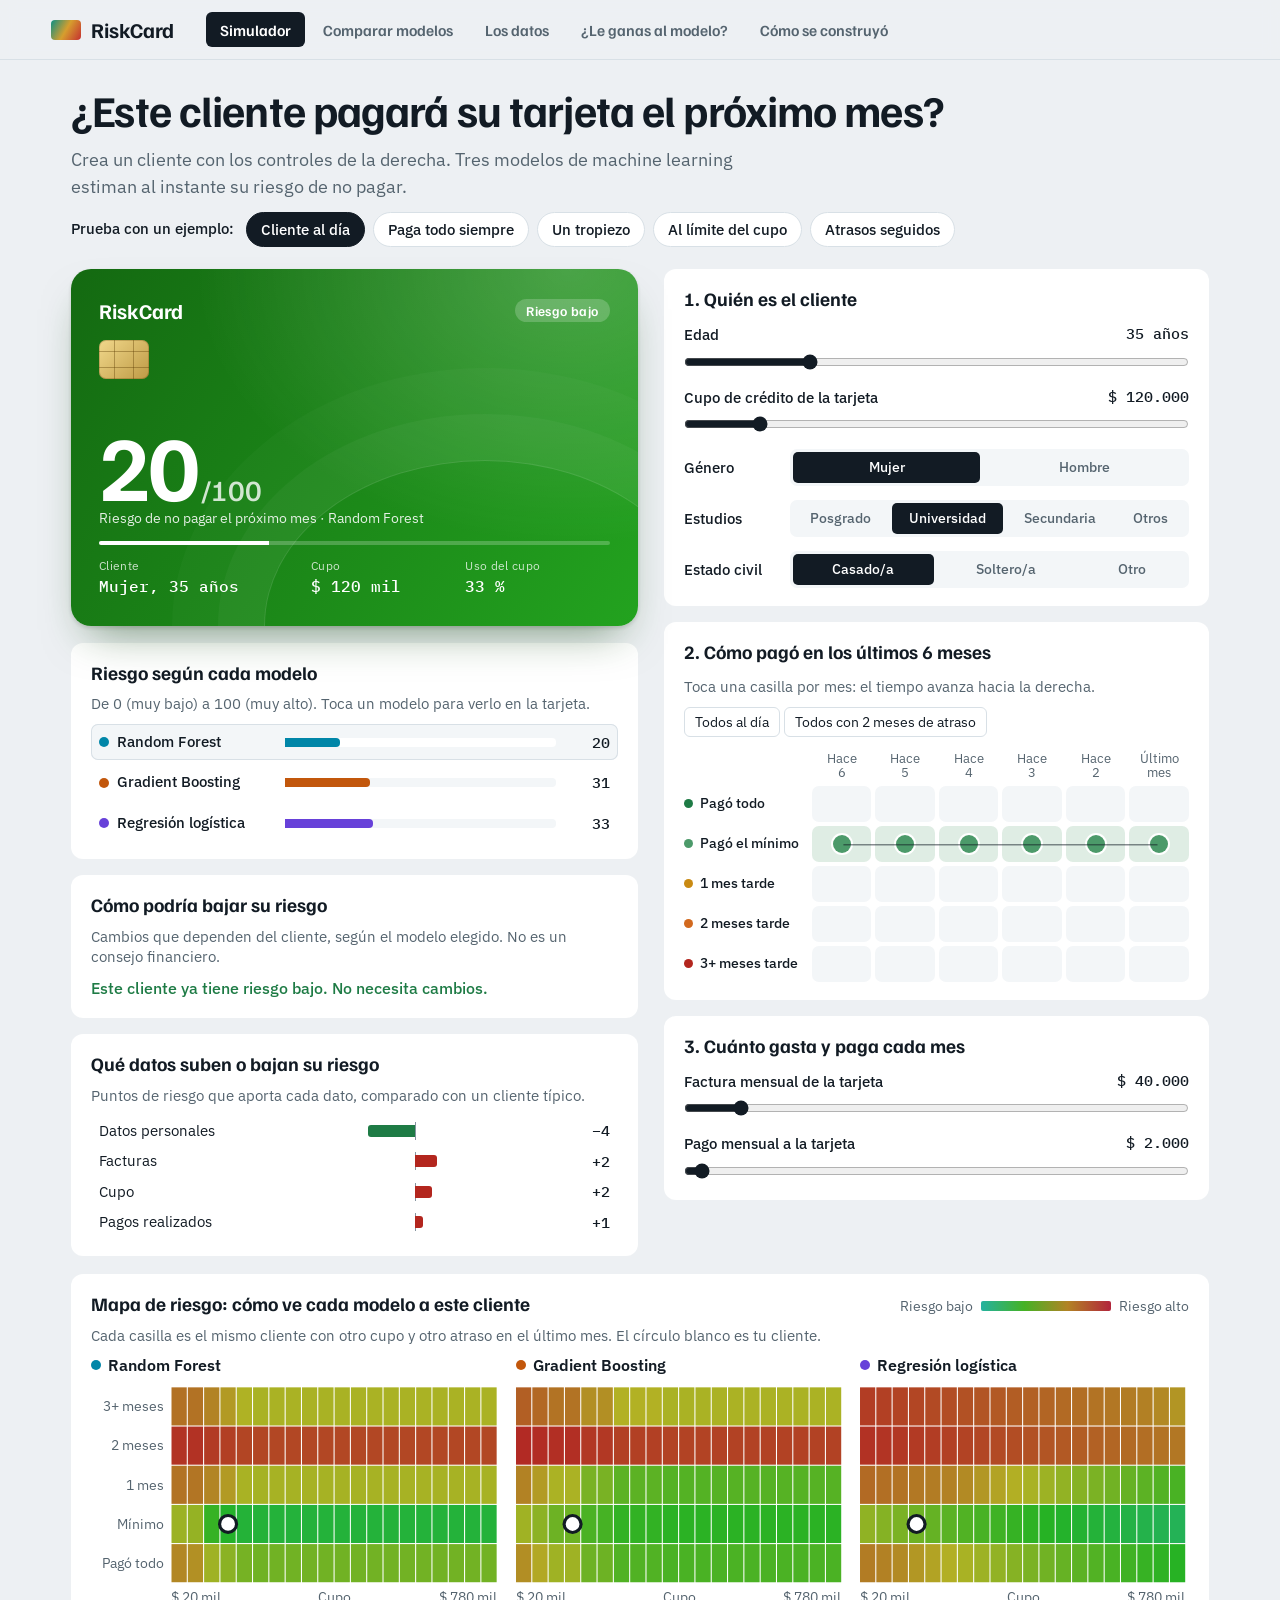
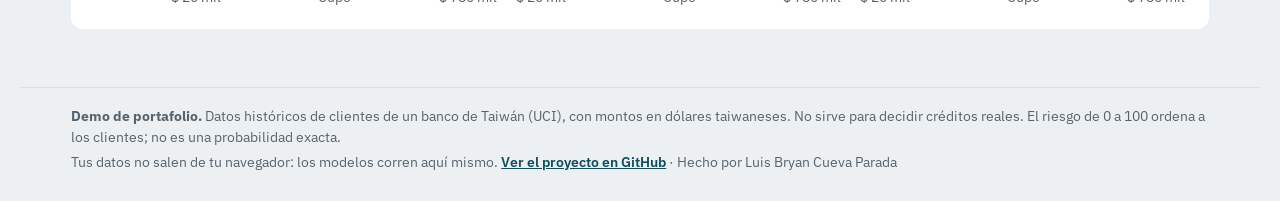
==== web/index.html @ 14acb625 "RiskCard: app web con simulador, comparación de modelos, mapa de riesgo y reto" ====
<!doctype html>
<html lang="es">
<head>
<meta charset="utf-8">
<meta name="viewport" content="width=device-width, initial-scale=1">
<title>RiskCard</title>
<meta name="description" content="Crea un cliente de tarjeta de crédito y mira cómo tres modelos de machine learning estiman su riesgo de no pagar el próximo mes.">
<link rel="preconnect" href="https://fonts.googleapis.com">
<link rel="preconnect" href="https://fonts.gstatic.com" crossorigin>
<link rel="stylesheet" href="https://fonts.googleapis.com/css2?family=Familjen+Grotesk:wght@500;600;700&family=IBM+Plex+Mono:wght@400;500&family=IBM+Plex+Sans:wght@400;500;600&display=swap">
<link rel="stylesheet" href="styles.css">
</head>
<body>
<header class="top">
  <div class="brand"><span class="mark" aria-hidden="true"></span>RiskCard</div>
  <nav class="tabs" role="tablist" aria-label="Secciones">
    <button role="tab" id="tab-simulador" aria-controls="simulador" aria-selected="true">Simulador</button>
    <button role="tab" id="tab-modelos" aria-controls="modelos" aria-selected="false">Comparar modelos</button>
    <button role="tab" id="tab-datos" aria-controls="datos" aria-selected="false">Los datos</button>
    <button role="tab" id="tab-reto" aria-controls="reto" aria-selected="false">¿Le ganas al modelo?</button>
    <button role="tab" id="tab-proyecto" aria-controls="proyecto" aria-selected="false">Cómo se construyó</button>
  </nav>
</header>

<main>
  <section id="simulador" class="view" role="tabpanel" aria-labelledby="tab-simulador">
    <div class="intro">
      <h1>¿Este cliente pagará su tarjeta el próximo mes?</h1>
      <p class="lede">Crea un cliente con los controles de la derecha. Tres modelos de machine learning estiman al instante su riesgo de no pagar.</p>
      <div class="preset-row"><span>Prueba con un ejemplo:</span><div class="presets" id="presets" aria-label="Clientes de ejemplo"></div></div>
    </div>
    <div class="sim">
      <div class="result">
        <div class="stage" id="stage">
          <article class="card" id="card" aria-live="polite">
            <div class="card-top"><span class="card-brand">RiskCard</span><span class="card-band" id="cardBand">-</span></div>
            <div class="chip" aria-hidden="true"></div>
            <div class="card-score"><span id="cardScore">--</span><small>/100</small></div>
            <div class="card-label">Riesgo de no pagar el próximo mes · <span id="cardModel">Random Forest</span></div>
            <div class="card-use"><span id="cardUseBar"></span></div>
            <div class="card-foot">
              <div><small>Cliente</small><b id="cardHolder">-</b></div>
              <div><small>Cupo</small><b id="cardLimit">-</b></div>
              <div><small>Uso del cupo</small><b id="cardUse">-</b></div>
            </div>
          </article>
        </div>
        <div class="block">
          <h2>Riesgo según cada modelo</h2>
          <p class="hint">De 0 (muy bajo) a 100 (muy alto). Toca un modelo para verlo en la tarjeta.</p>
          <div id="modelRows" class="model-rows"></div>
        </div>
        <div class="block">
          <h2>Cómo podría bajar su riesgo</h2>
          <p class="hint">Cambios que dependen del cliente, según el modelo elegido. No es un consejo financiero.</p>
          <div id="plan"></div>
        </div>
        <div class="block">
          <h2>Qué datos suben o bajan su riesgo</h2>
          <p class="hint">Puntos de riesgo que aporta cada dato, comparado con un cliente típico.</p>
          <div id="reasons"></div>
        </div>
      </div>

      <form class="controls" id="controls" onsubmit="return false">
        <fieldset>
          <legend>1. Quién es el cliente</legend>
          <label class="range"><span>Edad <output id="ageOut"></output></span><input type="range" id="age" min="21" max="79" step="1"></label>
          <label class="range"><span>Cupo de crédito de la tarjeta <output id="limitOut"></output></span><input type="range" id="limit" min="10000" max="800000" step="10000"></label>
          <div class="seg-row"><span>Género</span><div class="seg" id="gender"></div></div>
          <div class="seg-row"><span>Estudios</span><div class="seg" id="education"></div></div>
          <div class="seg-row"><span>Estado civil</span><div class="seg" id="marital"></div></div>
        </fieldset>
        <fieldset>
          <legend>2. Cómo pagó en los últimos 6 meses</legend>
          <div class="cal-tools">
            <p class="hint">Toca una casilla por mes: el tiempo avanza hacia la derecha.</p>
            <div>
              <button type="button" class="ghost" id="allGood">Todos al día</button>
              <button type="button" class="ghost" id="allLate">Todos con 2 meses de atraso</button>
            </div>
          </div>
          <div class="calendar" id="calendar"></div>
        </fieldset>
        <fieldset>
          <legend>3. Cuánto gasta y paga cada mes</legend>
          <label class="range"><span>Factura mensual de la tarjeta <output id="billOut"></output></span><input type="range" id="bill" min="0" max="400000" step="1000"></label>
          <label class="range"><span>Pago mensual a la tarjeta <output id="paidOut"></output></span><input type="range" id="paid" min="0" max="100000" step="500"></label>
        </fieldset>
      </form>
    </div>
    <div class="block wide map-block">
      <div class="head-row"><h2>Mapa de riesgo: cómo ve cada modelo a este cliente</h2><div class="scale"><span>Riesgo bajo</span><i></i><span>Riesgo alto</span></div></div>
      <p class="hint">Cada casilla es el mismo cliente con otro cupo y otro atraso en el último mes. El círculo blanco es tu cliente.</p>
      <div id="maps" class="maps"></div>
    </div>
  </section>

  <section id="modelos" class="view" role="tabpanel" aria-labelledby="tab-modelos" hidden>
    <div class="intro"><h1>¿Qué modelo predice mejor quién no pagará?</h1><p class="lede">Random Forest, Gradient Boosting y Regresión logística aprendieron de los mismos 18.000 clientes. Aquí se ponen a prueba con otros 6.000 que nunca vieron.</p></div>
    <div class="block wide">
      <div class="head-row"><h2>El cliente que creaste, según cada modelo</h2><p id="agreement" class="hint"></p></div>
      <div id="opinions" class="opinions"></div>
    </div>
    <div class="grid2">
      <div class="block"><h2>¿Qué modelo distingue mejor a quienes no pagan?</h2><p class="hint">ROC-AUC va de 0,5 (adivinar, la diagonal) a 1 (perfecto). Cuanto más arriba va la curva, mejor.</p><div id="roc"></div></div>
      <div class="block">
        <h2>¿Cuándo debería el banco poner a un cliente en alerta?</h2>
        <p class="hint">Elige desde qué nivel de riesgo se alerta. Si lo bajas, se detectan más morosos, pero también se alerta a más clientes que sí pagan.</p>
        <label class="range"><span>Poner en alerta con riesgo de <output id="cutOut"></output></span><input type="range" id="cut" min="5" max="95" step="1" value="50"></label>
        <p id="cutSummary" class="cut-summary"></p>
        <div id="cutRows"></div>
      </div>
    </div>
    <div class="block wide"><h2>¿Qué datos usa más cada modelo?</h2><p class="hint">Barra más larga: el modelo empeora más si esos datos se desordenan al azar.</p><div id="importance"></div></div>
  </section>

  <section id="reto" class="view" role="tabpanel" aria-labelledby="tab-reto" hidden>
    <div class="intro"><h1>¿Predices mejor que el modelo?</h1><p class="lede">Son 10 clientes reales que el modelo nunca vio: 5 pagaron y 5 no. Mira sus datos y decide. Al final se comparan los aciertos.</p></div>
    <div id="challenge" class="challenge"></div>
  </section>

  <section id="proyecto" class="view" role="tabpanel" aria-labelledby="tab-proyecto" hidden>
    <div class="intro"><h1>De un modelo a un sistema, y de un sistema a esta app.</h1><p class="lede">RiskCard es la cara visible de un proyecto de MLOps completo: el modelo se registró, se desplegó, se vigiló y se llevó a la web.</p></div>
    <div class="kpis">
      <div class="kpi"><b>8</b><span>experimentos comparados en MLflow</span></div>
      <div class="kpi"><b>3</b><span>réplicas en Kubernetes</span></div>
      <div class="kpi"><b>157 / 0</b><span>peticiones correctas / fallidas al borrar un pod</span></div>
      <div class="kpi"><b>6.000</b><span>predicciones verificadas en esta web</span></div>
    </div>
    <div class="block wide">
      <h2>El camino del modelo</h2>
      <ol class="journey">
        <li><b>Datos</b><span>Separación 60/20/20 reproducible, con huellas SHA-256 para auditar cada archivo.</span><code>prepare_data.py</code></li>
        <li><b>Experimentos</b><span>3 familias de modelos en MLflow, comparadas por ROC-AUC.</span><code>train.py</code></li>
        <li><b>Registro</b><span>Versiones y alias: la API pide <code>@champion</code>, nunca un archivo.</span><code>register.py</code></li>
        <li><b>Servicio</b><span>API con FastAPI en Docker. Cada respuesta dice qué modelo y qué pod respondieron.</span><code>Dockerfile</code></li>
        <li><b>Kubernetes</b><span>3 réplicas, balanceo, escalado y recuperación automática.</span><code>k8s/</code></li>
        <li><b>Monitoreo</b><span>Alarmas de data drift y concept drift, con reentrenamiento challenger.</span><code>src/drift/</code></li>
        <li class="now"><b>RiskCard</b><span>Los modelos se exportaron a JSON y corren aquí, sin servidor.</span><code>web/</code></li>
      </ol>
    </div>
    <div class="grid2">
      <div class="block"><h2>Model Registry en Kubernetes</h2><img class="shot" src="img/registry.png" alt="Versiones del modelo en MLflow con los alias champion y challenger" loading="lazy"><p class="hint">Captura real del sistema, desplegado en un clúster local.</p></div>
      <div class="block"><h2>La alarma que detectó la caída</h2><img class="shot" src="img/concept_drift.png" alt="ROC-AUC por lote: cae desde el lote 6 y la alarma salta en el lote 9" loading="lazy"><p class="hint">En una simulación, el modelo empeora desde el lote 6 y la alarma salta en el 9.</p></div>
    </div>
  </section>

  <section id="datos" class="view" role="tabpanel" aria-labelledby="tab-datos" hidden>
    <div class="intro"><h1>Lo que cuentan 30.000 clientes reales.</h1><p class="lede">De estos datos aprendieron los modelos. Impago significa no pagar el mes siguiente, y el historial de pagos lo anticipa mucho mejor que la edad.</p></div>
    <div class="kpis" id="kpis"></div>
    <div class="grid2" id="charts"></div>
  </section>
</main>

<footer>
  <p><b>Demo de portafolio.</b> Datos históricos de clientes de un banco de Taiwán (UCI), con montos en dólares taiwaneses. No sirve para decidir créditos reales. El riesgo de 0 a 100 ordena a los clientes; no es una probabilidad exacta.</p>
  <p>Tus datos no salen de tu navegador: los modelos corren aquí mismo. <a href="https://github.com/ajax708/MLOps" target="_blank" rel="noopener">Ver el proyecto en GitHub</a> · Hecho por Luis Bryan Cueva Parada</p>
</footer>
<script type="module" src="app.js"></script>
</body>
</html>
---- web/styles.css ----
/* Concepto: la tarjeta es el instrumento de lectura; todo lo demás es la mesa de trabajo alrededor de ella. */
:root {
  --bg:#EDF0F3; --panel:#FFFFFF; --ink:#121B24; --soft:#55646F; --faint:#8695A0; --line:#D8E0E6; --mist:#F3F6F8;
  --accent:#0F4C5C; --m1:#0086A8; --m2:#C2570C; --m3:#6741D9;
  --good:#1E7B45; --warn:#A86500; --bad:#B3261E;
  --display:"Familjen Grotesk","Segoe UI",system-ui,sans-serif;
  --body:"IBM Plex Sans","Segoe UI",system-ui,sans-serif;
  --mono:"IBM Plex Mono",Consolas,monospace;
  --hue:172;
}
* { box-sizing:border-box; margin:0; }
html { color-scheme:light; }
body { background:var(--bg); color:var(--ink); font:400 16px/1.5 var(--body); min-height:100vh; }
[hidden] { display:none !important; }
button, select, input { font:inherit; color:inherit; }
a { color:var(--accent); font-weight:600; }
:focus-visible { outline:2px solid var(--m1); outline-offset:2px; }

.top { min-width:0; max-width:100%; position:sticky; top:0; z-index:5; display:flex; align-items:center; gap:32px; padding:12px max(16px,4vw); background:rgba(237,240,243,.92); backdrop-filter:blur(8px); border-bottom:1px solid var(--line); }
.brand { display:flex; align-items:center; gap:10px; font:700 21px var(--display); letter-spacing:-.01em; }
.mark { width:30px; height:20px; border-radius:4px; background:linear-gradient(120deg,#0E8F83,#D69E2E,#C53030); }
.tabs { display:flex; gap:4px; overflow-x:auto; max-width:100%; min-width:0; }
.tabs button { background:none; border:0; padding:8px 14px; border-radius:6px; font:600 15.5px var(--display); color:var(--soft); cursor:pointer; white-space:nowrap; }
.tabs button:hover { color:var(--ink); }
.tabs button[aria-selected="true"] { background:var(--ink); color:#fff; }

main { max-width:1240px; margin:0 auto; padding:26px max(16px,4vw) 40px; }
.intro { display:flex; flex-direction:column; gap:12px; margin-bottom:22px; }
h1 { font:700 clamp(30px,4vw,44px)/1.08 var(--display); letter-spacing:-.02em; text-wrap:balance; max-width:900px; }
.lede { font-size:18px; color:var(--soft); max-width:680px; }
h2 { font:700 19px/1.25 var(--display); }
.hint { font-size:14.5px; color:var(--soft); line-height:1.35; }
.preset-row { display:flex; flex-wrap:wrap; align-items:center; gap:8px 12px; font-size:15px; font-weight:500; }
.presets { display:flex; flex-wrap:wrap; gap:8px; }
.presets button { background:var(--panel); border:1px solid var(--line); border-radius:999px; padding:6px 14px; font-size:14.5px; font-weight:500; cursor:pointer; }
.presets button:hover { border-color:var(--ink); }
.presets button.on { background:var(--ink); border-color:var(--ink); color:#fff; }

.sim { display:grid; grid-template-columns:minmax(0,1.04fr) minmax(0,1fr); gap:26px; align-items:start; }
.result { display:flex; flex-direction:column; gap:16px; min-width:0; }
.block { background:var(--panel); border-radius:12px; padding:18px 20px; display:flex; flex-direction:column; gap:10px; min-width:0; }
.block.wide { margin-bottom:18px; }
.head-row { display:flex; justify-content:space-between; align-items:baseline; gap:16px; flex-wrap:wrap; }
.grid2 { display:grid; grid-template-columns:repeat(2,minmax(0,1fr)); gap:18px; margin-bottom:18px; }

/* Tarjeta */
.stage { perspective:1100px; }
.card { --c1:hsl(var(--hue) 72% 24%); --c2:hsl(var(--hue) 68% 38%); position:relative; aspect-ratio:1.586; width:100%; border-radius:20px; padding:clamp(16px,3vw,28px); color:#fff; display:flex; flex-direction:column; overflow:hidden;
  background:radial-gradient(120% 140% at 88% 0%,rgba(255,255,255,.2),transparent 55%),linear-gradient(125deg,var(--c1),var(--c2));
  box-shadow:0 22px 44px -18px hsl(var(--hue) 60% 18% / .55),0 2px 4px rgba(0,0,0,.14); transition:--c1 .3s; transform-style:preserve-3d; will-change:transform; }
.card::after { content:""; position:absolute; inset:auto -12% -46% 34%; height:92%; border-radius:50%; border:1px solid rgba(255,255,255,.14); box-shadow:0 0 0 46px rgba(255,255,255,.035),0 0 0 92px rgba(255,255,255,.025); pointer-events:none; }
.card-top { display:flex; justify-content:space-between; align-items:center; }
.card-brand { font:700 clamp(16px,2.2vw,21px) var(--display); }
.card-band { font:600 13.5px var(--display); letter-spacing:.03em; padding:3px 11px; border-radius:999px; background:rgba(255,255,255,.2); }
.chip { width:clamp(36px,5vw,50px); aspect-ratio:1.28; margin-top:clamp(8px,1.6vw,16px); border-radius:7px; background:linear-gradient(135deg,#F1D88B,#BE9A45); box-shadow:inset 0 0 0 1px rgba(90,60,0,.25); position:relative; }
.chip::before { content:""; position:absolute; inset:28% 0; border-block:1px solid rgba(90,60,0,.38); }
.chip::after { content:""; position:absolute; inset:0 30%; border-inline:1px solid rgba(90,60,0,.38); }
.card-score { margin-top:auto; font:700 clamp(56px,8.6vw,92px)/.92 var(--display); letter-spacing:-.03em; font-variant-numeric:tabular-nums; }
.card-score small { font-size:.32em; font-weight:500; opacity:.8; letter-spacing:0; margin-left:4px; }
.card-label { font-size:14px; opacity:.88; }
.card-use { height:4px; background:rgba(255,255,255,.22); border-radius:2px; margin-block:clamp(6px,1.2vw,12px); overflow:hidden; }
.card-use span { display:block; height:100%; background:#fff; width:0; }
.card-foot { display:grid; grid-template-columns:1.4fr 1fr 1fr; gap:10px; position:relative; z-index:1; }
.card-foot small { display:block; font-size:11.5px; opacity:.76; letter-spacing:.03em; }
.card-foot b { font:500 clamp(13px,1.5vw,15.5px) var(--mono); white-space:nowrap; }

/* Modelos */
.model-rows { display:flex; flex-direction:column; gap:4px; }
.model-row { display:grid; grid-template-columns:174px minmax(0,1fr) 42px; gap:12px; align-items:center; background:none; border:0; padding:7px 8px; border-radius:7px; cursor:pointer; text-align:left; }
.model-row:hover { background:var(--mist); }
.model-row[aria-pressed="true"] { background:var(--mist); box-shadow:inset 0 0 0 1px var(--line); }
.model-row .name { display:flex; align-items:center; gap:8px; font-weight:500; font-size:15px; }
.dot { width:10px; height:10px; border-radius:50%; flex:none; }
.meter { height:9px; background:var(--mist); border-radius:0 4px 4px 0; overflow:hidden; }
.model-row[aria-pressed="true"] .meter { background:#fff; }
.meter span { display:block; height:100%; border-radius:0 4px 4px 0; transition:width .18s; }
.val { font:500 15px var(--mono); text-align:right; }

.reason { display:grid; grid-template-columns:174px minmax(0,1fr) 54px; gap:12px; align-items:center; padding:4px 8px; font-size:15px; }
.reason .track { position:relative; height:12px; }
.reason .track::before { content:""; position:absolute; left:50%; top:-3px; bottom:-3px; width:1px; background:var(--faint); }
.reason .bar { position:absolute; top:0; height:100%; transition:all .18s; }
.reason .up { left:50%; background:var(--bad); border-radius:0 3px 3px 0; }
.reason .down { right:50%; background:var(--good); border-radius:3px 0 0 3px; }

/* Controles */
.controls { display:flex; flex-direction:column; gap:16px; min-width:0; }
fieldset { border:0; padding:18px 20px; background:var(--panel); border-radius:12px; display:flex; flex-direction:column; gap:14px; min-width:0; }
legend { float:left; width:100%; font:700 19px var(--display); padding:0; }
legend + * { clear:both; }
.range { display:flex; flex-direction:column; gap:4px; font-size:15px; font-weight:500; }
.range > span { display:flex; justify-content:space-between; gap:10px; }
output { font:500 15px var(--mono); }
input[type=range] { width:100%; accent-color:var(--ink); height:22px; cursor:pointer; }
.seg-row { display:grid; grid-template-columns:96px minmax(0,1fr); gap:10px; align-items:center; font-size:15px; font-weight:500; }
.seg { display:flex; flex-wrap:wrap; gap:3px; background:var(--mist); padding:3px; border-radius:7px; }
.seg button { flex:1 1 auto; background:none; border:0; border-radius:5px; padding:5px 8px; font-size:14px; cursor:pointer; color:var(--soft); }
.seg button[aria-pressed="true"] { background:var(--ink); color:#fff; }
.cal-tools { display:flex; justify-content:space-between; align-items:center; gap:10px; flex-wrap:wrap; }
.ghost { background:none; border:1px solid var(--line); border-radius:6px; padding:4px 10px; font-size:13.5px; cursor:pointer; }
.ghost:hover { border-color:var(--ink); }
.calendar { --label:124px; --rows:calc(36px * 5 + 4px * 4); position:relative; display:grid; grid-template-columns:var(--label) repeat(6,minmax(0,1fr)); gap:4px; align-items:center; }
.cal-head { font-size:12.5px; line-height:1.15; color:var(--soft); text-align:center; padding-bottom:2px; }
.cal-row { font-size:14px; font-weight:500; display:flex; align-items:center; gap:7px; white-space:nowrap; }
.cal-row::before { content:""; width:9px; height:9px; border-radius:50%; background:var(--c); flex:none; }
.cal-cell { height:36px; border:0; border-radius:7px; background:var(--mist); cursor:pointer; position:relative; z-index:2; padding:0; }
.cal-cell::after { content:""; position:absolute; inset:0; margin:auto; width:12px; height:12px; border-radius:50%; background:transparent; transition:transform .12s; }
.cal-cell:hover { background:#E3EAEF; }
.cal-cell:hover::after { background:color-mix(in srgb,var(--c) 45%,transparent); }
.cal-cell[aria-pressed="true"] { background:color-mix(in srgb,var(--c) 18%,#fff); }
.cal-cell[aria-pressed="true"]::after { background:var(--c); width:18px; height:18px; box-shadow:0 0 0 2px #fff; }
.cal-line { position:absolute; left:calc(var(--label) + 4px); right:0; bottom:0; height:var(--rows); width:calc(100% - var(--label) - 4px); pointer-events:none; z-index:3; overflow:visible; }
.cal-line polyline { fill:none; stroke:var(--ink); stroke-width:1.6px; opacity:.5; }

/* Comparar */
.opinions { display:grid; grid-template-columns:repeat(3,minmax(0,1fr)); gap:14px; }
.opinion { border-top:4px solid var(--c); padding:10px 2px 0; }
.opinion .name { font-weight:600; }
.opinion .score { font:700 56px/1.05 var(--display); letter-spacing:-.02em; font-variant-numeric:tabular-nums; }
.opinion .sub { font-size:14px; color:var(--soft); }
.cut-summary { background:var(--mist); border-radius:8px; padding:10px 12px; font-size:15px; }
.cut-row { padding:10px 0; border-top:1px solid var(--line); display:flex; flex-direction:column; gap:6px; }
.cut-row .name { display:flex; align-items:center; gap:8px; font-weight:600; font-size:15px; }
.pair { display:grid; grid-template-columns:172px minmax(0,1fr) 62px; gap:10px; align-items:center; font-size:14px; color:var(--soft); }
.pair .meter { background:var(--mist); }
.legend { display:flex; flex-wrap:wrap; gap:14px; font-size:14px; color:var(--soft); }
.legend span { display:flex; align-items:center; gap:6px; }

svg { display:block; width:100%; height:auto; }
svg text { font:13px var(--body); fill:var(--soft); }
svg .strong { fill:var(--ink); font-weight:600; paint-order:stroke; stroke:#fff; stroke-width:4px; stroke-linejoin:round; }

.kpis { display:grid; grid-template-columns:repeat(4,minmax(0,1fr)); gap:14px; margin-bottom:18px; }
.kpi { background:var(--panel); border-radius:12px; padding:16px 20px; }
.kpi b { display:block; font:700 38px/1.1 var(--display); letter-spacing:-.02em; }
.kpi span { font-size:14.5px; color:var(--soft); }

/* Plan */
.plan { list-style:none; padding:0; display:flex; flex-direction:column; gap:6px; }
.plan li { display:grid; grid-template-columns:26px minmax(0,1fr) auto; gap:10px; align-items:center; font-size:15px; }
.step-n { width:24px; height:24px; border-radius:50%; background:var(--ink); color:#fff; display:grid; place-items:center; font:600 13px var(--display); }
.plan-foot { display:flex; justify-content:space-between; align-items:center; gap:12px; flex-wrap:wrap; font-size:15px; }
.plan-ok { color:var(--good); font-weight:500; }
.apply { background:var(--ink); color:#fff; border:0; border-radius:7px; padding:8px 16px; font:600 15px var(--display); cursor:pointer; }
.apply:hover { background:var(--accent); }

/* Mapa */
.map-block { margin-top:18px; }
.maps { display:grid; grid-template-columns:1.245fr 1fr 1fr; gap:16px; }
.map { min-width:0; display:flex; flex-direction:column; gap:6px; }
.map h3 { font:600 15.5px var(--body); display:flex; align-items:center; gap:7px; }
.scale { display:flex; align-items:center; gap:8px; font-size:13.5px; color:var(--soft); }
.scale i { width:130px; height:10px; border-radius:2px; background:linear-gradient(90deg,hsl(172 66% 42%),hsl(106 66% 42%),hsl(40 66% 42%),hsl(350 66% 42%)); }

/* Reto */
.challenge { max-width:900px; }
.board { display:flex; gap:24px; font-size:16px; margin-bottom:12px; color:var(--soft); }
.board b { font:700 20px var(--display); color:var(--ink); }
.duel { display:grid; grid-template-columns:minmax(0,1.5fr) minmax(0,1fr); gap:16px; }
.ficha, .ask, .final { background:var(--panel); border-radius:12px; padding:20px; display:flex; flex-direction:column; gap:12px; min-width:0; }
.ficha dl { display:grid; grid-template-columns:repeat(3,minmax(0,1fr)); gap:10px; }
.ficha dt { font-size:13.5px; color:var(--soft); }
.ficha dd { margin:0; font:500 17px var(--mono); }
.strip { display:grid; grid-template-columns:repeat(6,minmax(0,1fr)); gap:4px; }
.strip span { border-radius:6px; padding:10px 2px; text-align:center; font-size:13px; font-weight:600; }
.ask { justify-content:center; }
.ask > p { font:600 19px/1.25 var(--display); }
.choice { border:0; border-radius:9px; padding:14px; font:700 18px var(--display); color:#fff; cursor:pointer; }
.choice.yes { background:var(--good); } .choice.no { background:var(--bad); }
.choice:hover { filter:brightness(1.12); }
.ask table { border-collapse:collapse; width:100%; font-size:15px; }
.ask td { padding:6px 4px; border-top:1px solid var(--line); }
.ask small { color:var(--soft); display:block; }
.ok { color:var(--good); font-weight:600; } .no { color:var(--bad); font-weight:600; }
.choice.no { color:#fff; }
.final { align-items:flex-start; max-width:560px; }
.final h2 { font-size:28px; }
.scores { display:flex; gap:36px; }
.scores b { display:block; font:700 64px/1 var(--display); }
.scores span { color:var(--soft); }

/* Cómo se construyó */
.journey { list-style:none; padding:0; display:grid; grid-template-columns:repeat(7,minmax(0,1fr)); gap:6px; }
.journey li { background:var(--mist); border-radius:8px; padding:12px; display:flex; flex-direction:column; gap:6px; font-size:14px; line-height:1.3; min-width:0; }
.journey b { font:700 16px var(--display); }
.journey span { color:var(--soft); flex:1; }
.journey li > code { font:500 12px var(--mono); color:var(--m1); word-break:break-all; }
.journey li.now { background:var(--ink); color:#fff; }
.journey li.now span { color:#D3DEE5; } .journey li.now > code { color:#7FD3E8; }
.shot { width:100%; display:block; border:1px solid var(--line); border-radius:6px; }

footer { border-top:1px solid var(--line); padding:18px max(16px,4vw) 28px; font-size:14px; color:var(--soft); display:flex; flex-direction:column; gap:4px; max-width:1240px; margin:0 auto; }

@media (max-width:980px) {
  .maps { grid-template-columns:minmax(0,1fr); }
  .journey { grid-template-columns:repeat(2,minmax(0,1fr)); }
  .duel { grid-template-columns:minmax(0,1fr); }
  .sim, .grid2 { grid-template-columns:minmax(0,1fr); }
  .kpis { grid-template-columns:repeat(2,minmax(0,1fr)); }
  .stage { position:sticky; top:62px; z-index:3; }
}
@media (max-width:560px) {
  .ficha dl { grid-template-columns:minmax(0,1fr); }
  .strip span { font-size:11.5px; }
  .journey { grid-template-columns:minmax(0,1fr); }
  .top { flex-direction:column; align-items:flex-start; gap:6px; }
  .stage { position:static; }
  .calendar { --label:106px; }
  .cal-row { font-size:13px; gap:5px; }
  .opinions { grid-template-columns:minmax(0,1fr); }
  .model-row, .reason { grid-template-columns:136px minmax(0,1fr) 46px; }
  .pair { grid-template-columns:128px minmax(0,1fr) 50px; }
  .seg-row { grid-template-columns:minmax(0,1fr); gap:4px; }
  .card { aspect-ratio:auto; min-height:230px; }
}
@media (prefers-reduced-motion:reduce) { * { transition:none !important; } }
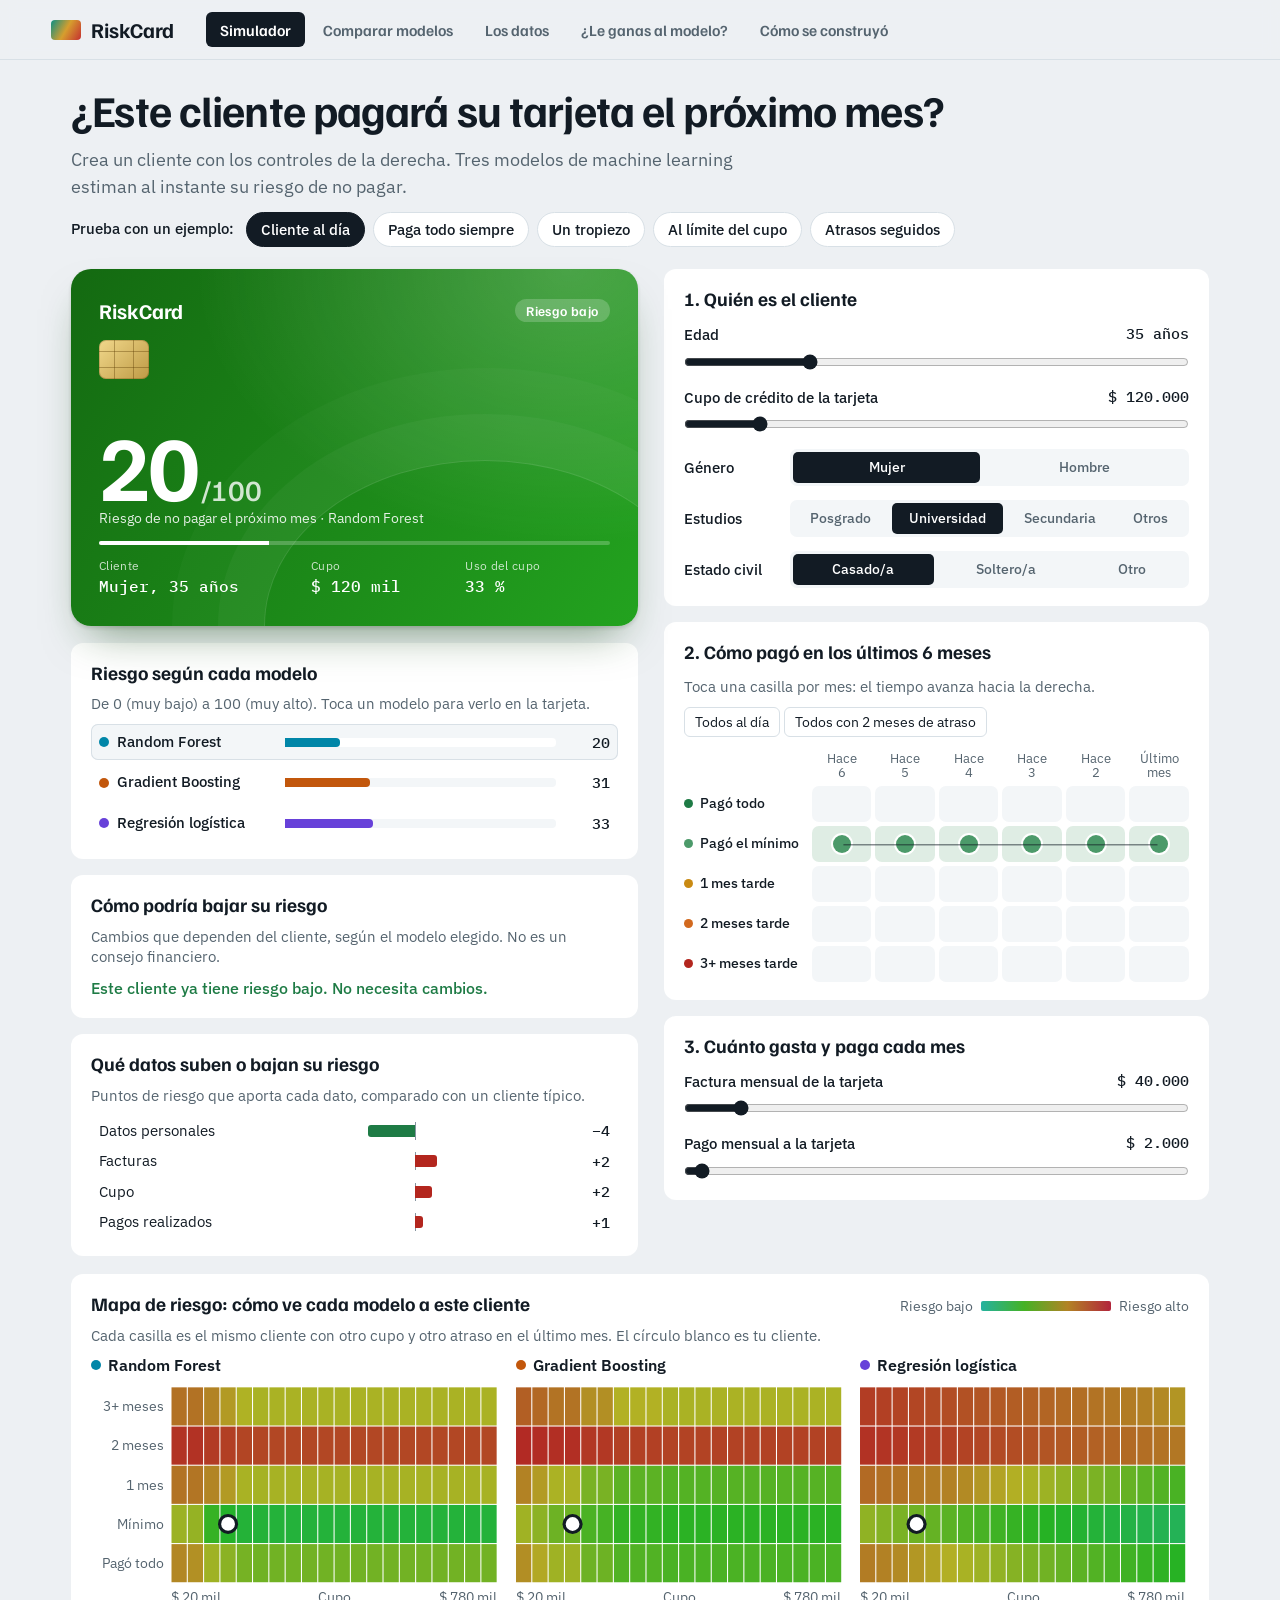
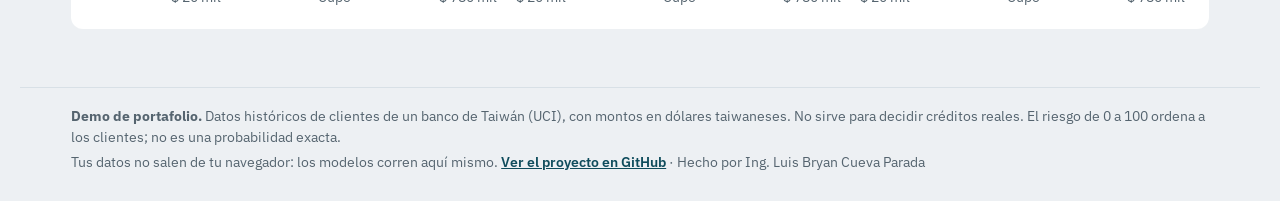
==== commit 63b247e4: "RiskCard: firma con el título profesional" ====
--- a/web/index.html
+++ b/web/index.html
@@ -155,7 +155,7 @@
 
 <footer>
   <p><b>Demo de portafolio.</b> Datos históricos de clientes de un banco de Taiwán (UCI), con montos en dólares taiwaneses. No sirve para decidir créditos reales. El riesgo de 0 a 100 ordena a los clientes; no es una probabilidad exacta.</p>
-  <p>Tus datos no salen de tu navegador: los modelos corren aquí mismo. <a href="https://github.com/ajax708/MLOps" target="_blank" rel="noopener">Ver el proyecto en GitHub</a> · Hecho por Luis Bryan Cueva Parada</p>
+  <p>Tus datos no salen de tu navegador: los modelos corren aquí mismo. <a href="https://github.com/ajax708/MLOps" target="_blank" rel="noopener">Ver el proyecto en GitHub</a> · Hecho por Ing. Luis Bryan Cueva Parada</p>
 </footer>
 <script type="module" src="app.js"></script>
 </body>
